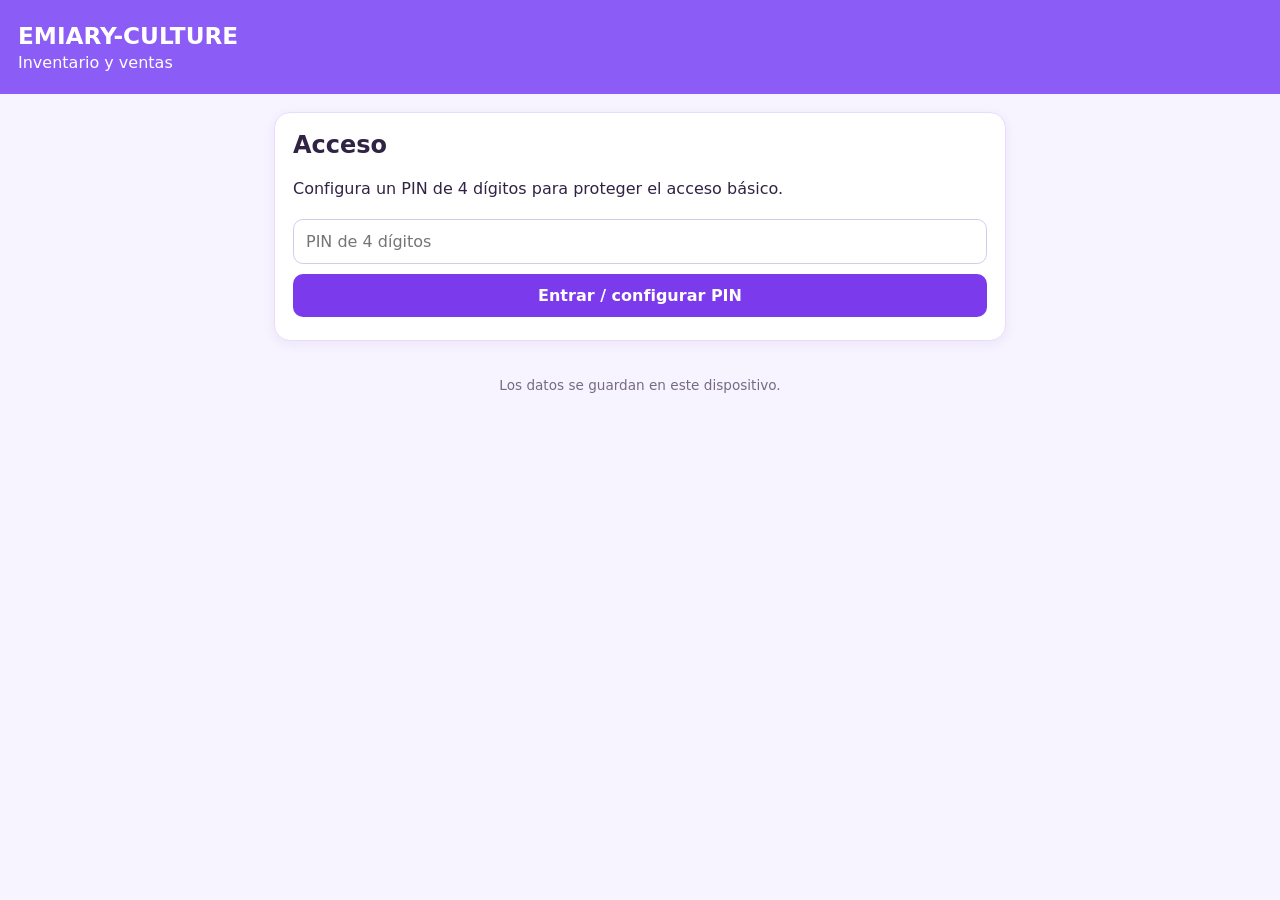
==== index.html @ e369ef29 "Add files via upload" ====
<!doctype html>
<html lang="es">
<head>
<meta charset="utf-8"><meta name="viewport" content="width=device-width, initial-scale=1">
<meta name="theme-color" content="#8b5cf6"><link rel="manifest" href="./manifest.webmanifest">
<link rel="stylesheet" href="./styles.css"><title>EMIARY-CULTURE</title>
</head>
<body>
<header><h1>EMIARY-CULTURE</h1><p>Inventario y ventas</p></header>
<main>
<section id="lock" class="panel"><h2>Acceso</h2><p>Configura un PIN de 4 dígitos para proteger el acceso básico.</p><input id="pin" inputmode="numeric" maxlength="4" placeholder="PIN de 4 dígitos"><button id="enter">Entrar / configurar PIN</button><small id="lockmsg"></small></section>
<div id="app" hidden>
<nav><button data-tab="inventory">Inventario</button><button data-tab="sales">Ventas</button><button data-tab="backup">Respaldo</button></nav>
<section id="inventory" class="panel tab"><h2>Productos</h2>
<form id="productForm"><input id="pname" required placeholder="Nombre del producto"><input id="pstock" type="number" min="0" required placeholder="Existencia"><input id="pretail" type="number" min="0" step=".01" required placeholder="Precio menudeo (MXN)"><input id="pwholesale" type="number" min="0" step=".01" placeholder="Precio mayoreo"><input id="pmin" type="number" min="1" value="1" placeholder="Mínimo mayoreo"><button>Agregar producto</button></form>
<div id="products"></div></section>
<section id="sales" class="panel tab" hidden><h2>Registrar venta</h2><form id="saleForm"><select id="saleProduct" required></select><input id="saleQty" type="number" min="1" value="1" required><select id="saleType"><option value="retail">Menudeo</option><option value="wholesale">Mayoreo</option></select><select id="salePay"><option>Efectivo</option><option>Transferencia bancaria</option></select><button>Guardar venta</button></form><h3>Ventas registradas</h3><div id="salesList"></div></section>
<section id="backup" class="panel tab" hidden><h2>Respaldo</h2><p>Descarga una copia de tus productos y ventas. Guarda el archivo en un lugar seguro.</p><button id="export">Descargar respaldo</button><p><label>Restaurar respaldo <input id="importFile" type="file" accept="application/json"></label></p><button id="logout">Bloquear aplicación</button></section>
</div>
</main><footer>Los datos se guardan en este dispositivo.</footer><script src="./app.js"></script>
</body></html>
---- styles.css ----
*{box-sizing:border-box}body{margin:0;background:#f7f3ff;color:#302344;font:16px system-ui,sans-serif}header{background:#8b5cf6;color:white;padding:22px 18px}header h1{margin:0;font-size:1.45rem}header p{margin:4px 0 0}main{max-width:760px;margin:18px auto;padding:0 14px}.panel{background:white;border:1px solid #e7ddfa;border-radius:16px;padding:18px;margin-bottom:16px;box-shadow:0 3px 12px #4c1d9510}input,select,button{font:inherit;padding:12px;border-radius:10px;border:1px solid #d8cbea;width:100%;margin:5px 0}button{background:#7c3aed;color:white;border:0;font-weight:650}nav{display:flex;gap:8px;flex-wrap:wrap;margin-bottom:12px}nav button{width:auto;flex:1}form{display:grid;gap:5px}.item{padding:12px 0;border-bottom:1px solid #eee}.muted,small,footer{color:#766b83}footer{text-align:center;padding:18px;font-size:.85rem}.low{color:#b42318;font-weight:700}h2{margin-top:0}
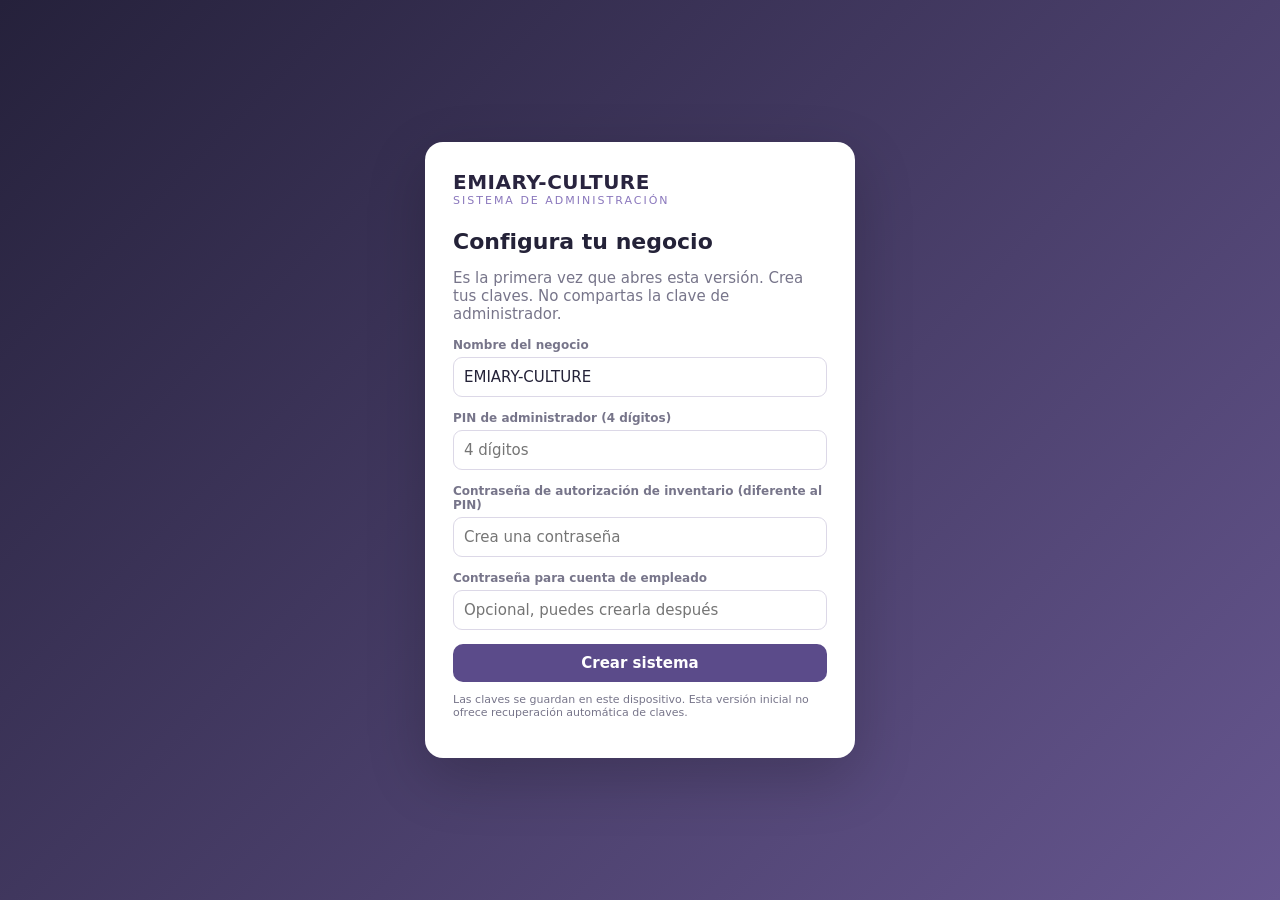
==== commit f490ee47: "Update index.html" ====
--- a/index.html
+++ b/index.html
@@ -1,21 +1,161 @@
 <!doctype html>
 <html lang="es">
 <head>
-<meta charset="utf-8"><meta name="viewport" content="width=device-width, initial-scale=1">
-<meta name="theme-color" content="#8b5cf6"><link rel="manifest" href="./manifest.webmanifest">
-<link rel="stylesheet" href="./styles.css"><title>EMIARY-CULTURE</title>
+<meta charset="utf-8">
+<meta name="viewport" content="width=device-width,initial-scale=1">
+<meta name="theme-color" content="#25213b">
+<title>EMIARY-CULTURE | Administración</title>
+<style>
+:root{--bg:#f4f3f8;--card:#fff;--ink:#242238;--muted:#77758a;--accent:#5b4b8a;--accent2:#8b78bd;--line:#e8e5ef;--good:#21845b;--bad:#b74757;--shadow:0 8px 24px #2920440c}
+*{box-sizing:border-box}body{margin:0;background:var(--bg);color:var(--ink);font:15px system-ui,-apple-system,Segoe UI,sans-serif}button,input,select,textarea{font:inherit}button{cursor:pointer;border:0;border-radius:10px;padding:10px 14px;background:var(--accent);color:white;font-weight:650}button.secondary{background:#eeebf5;color:var(--accent)}button.danger{background:#fff0f1;color:var(--bad)}button.small{padding:7px 10px;font-size:13px}.app{display:none;min-height:100vh}.top{background:#25213b;color:white;padding:16px 20px;display:flex;align-items:center;justify-content:space-between;gap:12px;flex-wrap:wrap}.brand{font-weight:850;letter-spacing:.5px}.brand small{display:block;font-weight:400;color:#c8c1dc;font-size:11px;letter-spacing:2px}.layout{display:grid;grid-template-columns:220px 1fr;min-height:calc(100vh - 66px)}aside{background:#302b49;padding:18px 12px}.nav{display:grid;gap:6px}.nav button{background:transparent;text-align:left;color:#ded9eb;font-weight:550}.nav button.active,.nav button:hover{background:#51466f;color:white}.main{padding:24px;max-width:1400px;width:100%;margin:auto}.pagehead{display:flex;justify-content:space-between;align-items:center;gap:12px;flex-wrap:wrap;margin-bottom:18px}h1{font-size:25px;margin:0}h2{font-size:17px;margin:0 0 14px}.muted{color:var(--muted)}.grid{display:grid;grid-template-columns:repeat(4,minmax(0,1fr));gap:14px}.card{background:var(--card);border:1px solid var(--line);border-radius:15px;padding:17px;box-shadow:var(--shadow);min-width:0}.metric{font-size:26px;font-weight:800;margin-top:6px}.metric-label{color:var(--muted);font-size:13px}.row{display:flex;gap:9px;align-items:center;flex-wrap:wrap}.between{display:flex;justify-content:space-between;align-items:center;gap:10px}.tablewrap{overflow:auto}.table{width:100%;border-collapse:collapse;min-width:650px}.table th,.table td{text-align:left;padding:11px 9px;border-bottom:1px solid var(--line);font-size:13px}.table th{color:var(--muted);font-weight:700;background:#faf9fc}.table td strong{font-size:14px}.pill{display:inline-block;border-radius:30px;padding:4px 8px;background:#f0edf7;color:var(--accent);font-size:11px;font-weight:700}.formgrid{display:grid;grid-template-columns:repeat(2,minmax(0,1fr));gap:12px}.field{display:grid;gap:5px}.field label{font-size:12px;color:var(--muted);font-weight:700}.field input,.field select,.field textarea,input.search{width:100%;border:1px solid #dcd8e7;border-radius:9px;padding:10px;background:white;color:var(--ink)}.field textarea{min-height:70px}.full{grid-column:1/-1}.actions{display:flex;gap:6px;flex-wrap:wrap}.empty{text-align:center;padding:28px;color:var(--muted)}.notice{padding:12px 14px;border-radius:10px;background:#f1eef8;color:#50456e;font-size:13px;line-height:1.5}.login{min-height:100vh;display:grid;place-items:center;padding:18px;background:linear-gradient(135deg,#25213b,#66568f)}.loginbox{background:white;padding:28px;border-radius:18px;width:min(430px,100%);box-shadow:0 20px 60px #0003}.loginbox h1{font-size:22px}.loginbox .field{margin:14px 0}.hidden{display:none!important}.foot{padding:20px;text-align:center;color:var(--muted);font-size:11px}.taggood{color:var(--good);font-weight:700}.tagbad{color:var(--bad);font-weight:700}
+@media(max-width:850px){.layout{grid-template-columns:1fr}aside{padding:8px;overflow:auto}.nav{display:flex;min-width:max-content}.nav button{font-size:12px;padding:9px}.main{padding:15px}.grid{grid-template-columns:repeat(2,minmax(0,1fr))}}
+@media(max-width:480px){.grid{grid-template-columns:1fr 1fr;gap:8px}.card{padding:13px}.metric{font-size:21px}.formgrid{grid-template-columns:1fr}.full{grid-column:auto}.top{padding:13px}.pagehead h1{font-size:21px}}
+</style>
 </head>
 <body>
-<header><h1>EMIARY-CULTURE</h1><p>Inventario y ventas</p></header>
-<main>
-<section id="lock" class="panel"><h2>Acceso</h2><p>Configura un PIN de 4 dígitos para proteger el acceso básico.</p><input id="pin" inputmode="numeric" maxlength="4" placeholder="PIN de 4 dígitos"><button id="enter">Entrar / configurar PIN</button><small id="lockmsg"></small></section>
-<div id="app" hidden>
-<nav><button data-tab="inventory">Inventario</button><button data-tab="sales">Ventas</button><button data-tab="backup">Respaldo</button></nav>
-<section id="inventory" class="panel tab"><h2>Productos</h2>
-<form id="productForm"><input id="pname" required placeholder="Nombre del producto"><input id="pstock" type="number" min="0" required placeholder="Existencia"><input id="pretail" type="number" min="0" step=".01" required placeholder="Precio menudeo (MXN)"><input id="pwholesale" type="number" min="0" step=".01" placeholder="Precio mayoreo"><input id="pmin" type="number" min="1" value="1" placeholder="Mínimo mayoreo"><button>Agregar producto</button></form>
-<div id="products"></div></section>
-<section id="sales" class="panel tab" hidden><h2>Registrar venta</h2><form id="saleForm"><select id="saleProduct" required></select><input id="saleQty" type="number" min="1" value="1" required><select id="saleType"><option value="retail">Menudeo</option><option value="wholesale">Mayoreo</option></select><select id="salePay"><option>Efectivo</option><option>Transferencia bancaria</option></select><button>Guardar venta</button></form><h3>Ventas registradas</h3><div id="salesList"></div></section>
-<section id="backup" class="panel tab" hidden><h2>Respaldo</h2><p>Descarga una copia de tus productos y ventas. Guarda el archivo en un lugar seguro.</p><button id="export">Descargar respaldo</button><p><label>Restaurar respaldo <input id="importFile" type="file" accept="application/json"></label></p><button id="logout">Bloquear aplicación</button></section>
+<div id="setup" class="login hidden">
+ <div class="loginbox">
+  <div class="brand" style="color:#29243f;font-size:20px">EMIARY-CULTURE<small style="color:#8b78bd">SISTEMA DE ADMINISTRACIÓN</small></div>
+  <h1 style="margin-top:22px">Configura tu negocio</h1>
+  <p class="muted">Es la primera vez que abres esta versión. Crea tus claves. No compartas la clave de administrador.</p>
+  <div class="field"><label>Nombre del negocio</label><input id="bizname" value="EMIARY-CULTURE"></div>
+  <div class="field"><label>PIN de administrador (4 dígitos)</label><input id="newpin" inputmode="numeric" maxlength="4" type="password" placeholder="4 dígitos"></div>
+  <div class="field"><label>Contraseña de autorización de inventario (diferente al PIN)</label><input id="authpass" type="password" placeholder="Crea una contraseña"></div>
+  <div class="field"><label>Contraseña para cuenta de empleado</label><input id="staffpass" type="password" placeholder="Opcional, puedes crearla después"></div>
+  <button style="width:100%" onclick="finishSetup()">Crear sistema</button>
+  <p class="muted" style="font-size:11px">Las claves se guardan en este dispositivo. Esta versión inicial no ofrece recuperación automática de claves.</p>
+ </div>
 </div>
-</main><footer>Los datos se guardan en este dispositivo.</footer><script src="./app.js"></script>
-</body></html>+<div id="login" class="login hidden">
+ <div class="loginbox">
+  <div class="brand" style="color:#29243f;font-size:20px">EMIARY-CULTURE<small style="color:#8b78bd">SISTEMA DE ADMINISTRACIÓN</small></div>
+  <h1 style="margin-top:22px">Iniciar sesión</h1>
+  <div class="field"><label>Tipo de usuario</label><select id="loginrole"><option value="admin">Administrador</option><option value="employee">Empleado</option></select></div>
+  <div class="field"><label id="loginlabel">PIN de administrador</label><input id="loginpass" type="password" inputmode="numeric" placeholder="Ingresa tu clave"></div>
+  <button style="width:100%" onclick="doLogin()">Entrar</button>
+  <p id="loginerror" class="tagbad"></p>
+ </div>
+</div>
+<div id="app" class="app">
+ <header class="top"><div class="brand">EMIARY-CULTURE<small id="bizsubtitle">ADMINISTRACIÓN DE NEGOCIO</small></div><div class="row"><span id="userbadge" class="pill" style="background:#51466f;color:white"></span><button class="secondary small" onclick="logout()">Cerrar sesión</button></div></header>
+ <div class="layout">
+  <aside><nav class="nav" id="nav">
+   <button data-page="home" class="active" onclick="go('home')">▦ Panel principal</button>
+   <button data-page="inventory" onclick="go('inventory')">▤ Inventario</button>
+   <button data-page="sales" onclick="go('sales')">＋ Ventas</button>
+   <button data-page="expenses" onclick="go('expenses')">− Gastos</button>
+   <button data-page="suppliers" onclick="go('suppliers')">♧ Proveedores</button>
+   <button data-page="customers" onclick="go('customers')">♙ Clientes</button>
+   <button data-page="reports" onclick="go('reports')">▥ Reportes</button>
+   <button data-page="history" onclick="go('history')">◷ Historial</button>
+   <button data-page="settings" onclick="go('settings')">⚙ Configuración</button>
+  </nav></aside>
+  <main class="main" id="content"></main>
+ </div>
+ <div class="foot">EMIARY-CULTURE · Moneda MXN · Guarda respaldos con frecuencia</div>
+</div>
+<script>
+const KEY='emiary_culture_v2';
+let db,role='admin',page='home';
+const $=id=>document.getElementById(id);
+const money=n=>new Intl.NumberFormat('es-MX',{style:'currency',currency:'MXN'}).format(Number(n)||0);
+const esc=s=>String(s??'').replace(/[&<>"']/g,c=>({'&':'&amp;','<':'&lt;','>':'&gt;','"':'&quot;',"'":'&#39;'}[c]));
+function load(){try{db=JSON.parse(localStorage.getItem(KEY))}catch(e){db=null} if(!db){$('setup').classList.remove('hidden')}else showLogin()}
+function save(){localStorage.setItem(KEY,JSON.stringify(db))}
+function finishSetup(){
+ let pin=$('newpin').value,auth=$('authpass').value,staff=$('staffpass').value;
+ if(!/^\d{4}$/.test(pin)){alert('El PIN debe tener exactamente 4 números.');return}
+ if(auth.length<6){alert('La contraseña de autorización debe tener al menos 6 caracteres.');return}
+ if(staff && staff.length<6){alert('La contraseña del empleado debe tener al menos 6 caracteres.');return}
+ db={name:$('bizname').value.trim()||'EMIARY-CULTURE',pin,auth,staff:staff||'',products:[],sales:[],expenses:[],suppliers:[],customers:[],history:[]};
+ save();$('setup').classList.add('hidden');showLogin()
+}
+function showLogin(){$('login').classList.remove('hidden');$('loginrole').onchange=()=>{$('loginlabel').textContent=$('loginrole').value==='admin'?'PIN de administrador':'Contraseña de empleado'};$('loginrole').dispatchEvent(new Event('change'))}
+function doLogin(){
+ let r=$('loginrole').value,p=$('loginpass').value;
+ if(r==='admin'&&p===db.pin){role='admin'}else if(r==='employee'&&db.staff&&p===db.staff){role='employee'}else{$('loginerror').textContent='Clave incorrecta o cuenta de empleado no configurada.';return}
+ $('login').classList.add('hidden');$('app').style.display='block';$('bizsubtitle').textContent=db.name.toUpperCase()+' · ADMINISTRACIÓN';$('userbadge').textContent=role==='admin'?'ADMINISTRADOR':'EMPLEADO';go('home')
+}
+function logout(){$('app').style.display='none';$('loginpass').value='';$('loginerror').textContent='';showLogin()}
+function log(action,detail){db.history.unshift({date:new Date().toISOString(),user:role,action,detail});db.history=db.history.slice(0,1000);save()}
+function go(p){
+ if(role==='employee'&&!['home','inventory','sales'].includes(p)){alert('Tu cuenta no tiene permiso para entrar a esta sección.');return}
+ page=p;document.querySelectorAll('.nav button').forEach(b=>b.classList.toggle('active',b.dataset.page===p));render()
+}
+function adminOnly(){if(role!=='admin'){alert('Esta sección es exclusiva del administrador.');return false}return true}
+function inventoryAuth(){let p=prompt('Contraseña de autorización para modificar el inventario:');if(p===null)return false;if(p!==db.auth){alert('Contraseña incorrecta.');return false}return true}
+function render(){
+ document.querySelectorAll('.nav button').forEach(b=>{
+   b.classList.toggle('hidden',role==='employee'&&!['home','inventory','sales'].includes(b.dataset.page))
+ });
+ let c=$('content');
+ if(page==='home'){
+ let sales=db.sales.reduce((a,x)=>a+x.total,0),cost=db.sales.reduce((a,x)=>a+x.cost,0),exp=db.expenses.reduce((a,x)=>a+x.amount,0),profit=sales-cost-exp;
+ c.innerHTML=`<div class="pagehead"><div><h1>Panel principal</h1><div class="muted">Resumen general de ${esc(db.name)}</div></div><span class="pill">${new Date().toLocaleDateString('es-MX')}</span></div>
+ <div class="grid">
+ <div class="card"><div class="metric-label">Ventas acumuladas</div><div class="metric">${money(sales)}</div></div>
+ <div class="card"><div class="metric-label">Gastos registrados</div><div class="metric">${money(exp)}</div></div>
+ <div class="card"><div class="metric-label">Ganancia estimada</div><div class="metric">${money(profit)}</div></div>
+ <div class="card"><div class="metric-label">Productos en inventario</div><div class="metric">${db.products.reduce((a,x)=>a+x.stock,0)}</div></div></div>
+ <div class="card" style="margin-top:16px"><h2>Accesos rápidos</h2><div class="row"><button onclick="go('inventory')">Ver inventario</button><button onclick="go('sales')">Registrar venta</button><button class="secondary" onclick="go('expenses')">Registrar gasto</button></div><p class="notice" style="margin-top:14px">La ganancia estimada resta el costo de los productos vendidos y los gastos registrados. Registra correctamente el costo de compra de cada producto.</p></div>`;
+ }
+ if(page==='inventory')renderInventory(c);
+ if(page==='sales')renderSales(c);
+ if(page==='expenses')renderExpenses(c);
+ if(page==='suppliers')renderSuppliers(c);
+ if(page==='customers')renderCustomers(c);
+ if(page==='reports')renderReports(c);
+ if(page==='history')renderHistory(c);
+ if(page==='settings')renderSettings(c);
+}
+function renderInventory(c){
+ c.innerHTML=`<div class="pagehead"><div><h1>Inventario</h1><div class="muted">Productos, tallas, colores y existencias</div></div><div class="row"><input class="search" id="searchprod" placeholder="Buscar producto..." oninput="filterProducts()" style="width:190px"><button onclick="productForm()">＋ Nuevo producto</button></div></div>
+ <div class="card"><div class="tablewrap"><table class="table"><thead><tr><th>Producto</th><th>Código</th><th>Talla / color</th><th>Existencia</th><th>Costo</th><th>Precio</th><th>Acciones</th></tr></thead><tbody id="prodrows"></tbody></table></div></div>`;
+ fillProducts()
+}
+function fillProducts(){let q=($('searchprod')?.value||'').toLowerCase(),arr=db.products.filter(p=>(p.name+' '+p.code+' '+p.size+' '+p.color).toLowerCase().includes(q));$('prodrows').innerHTML=arr.length?arr.map(p=>`<tr><td><strong>${esc(p.name)}</strong><br><span class="muted">${esc(p.category)}</span></td><td>${esc(p.code)}</td><td>${esc(p.size)} / ${esc(p.color)}</td><td>${p.stock<=2?'<span class="tagbad">':''}${p.stock}${p.stock<=2?'</span>':''}</td><td>${money(p.cost)}</td><td>${money(p.price)}</td><td><div class="actions"><button class="secondary small" onclick="productForm('${p.id}')">Editar</button><button class="danger small" onclick="deleteProduct('${p.id}')">Eliminar</button></div></td></tr>`).join(''):'<tr><td colspan="7" class="empty">No hay productos registrados.</td></tr>'}
+function filterProducts(){fillProducts()}
+function productForm(id=''){
+ if(role!=='admin'&&!inventoryAuth())return;
+ if(role==='admin'&&!inventoryAuth())return;
+ let p=db.products.find(x=>x.id===id)||{name:'',code:'',category:'Ropa',size:'',color:'',stock:0,cost:0,price:0};
+ let name=prompt('Nombre del producto:',p.name);if(name===null)return;if(!name.trim())return alert('Escribe el nombre.');
+ let code=prompt('Código o SKU:',p.code)||'',category=prompt('Categoría:',p.category)||'General',size=prompt('Talla:',p.size)||'',color=prompt('Color:',p.color)||'';
+ let stock=Number(prompt('Existencias:',p.stock));let cost=Number(prompt('Costo por pieza (MXN):',p.cost));let price=Number(prompt('Precio de venta (MXN):',p.price));
+ if([stock,cost,price].some(x=>!Number.isFinite(x)||x<0)){alert('Revisa cantidades y precios.');return}
+ if(id)Object.assign(p,{name:name.trim(),code,category,size,color,stock,cost,price});else db.products.push({id:crypto.randomUUID(),name:name.trim(),code,category,size,color,stock,cost,price});
+ log(id?'Editó producto':'Agregó producto',name);render()
+}
+function deleteProduct(id){if(!inventoryAuth())return;let p=db.products.find(x=>x.id===id);if(!p||!confirm('¿Eliminar '+p.name+'?'))return;db.products=db.products.filter(x=>x.id!==id);log('Eliminó producto',p.name);render()}
+function renderSales(c){
+ c.innerHTML=`<div class="pagehead"><div><h1>Ventas</h1><div class="muted">Registra ventas y descuenta existencias</div></div><button onclick="saleForm()">＋ Registrar venta</button></div><div class="card"><div class="tablewrap"><table class="table"><thead><tr><th>Fecha</th><th>Producto</th><th>Cantidad</th><th>Pago</th><th>Total</th><th>Ganancia bruta</th></tr></thead><tbody>${db.sales.length?db.sales.map(s=>`<tr><td>${new Date(s.date).toLocaleString('es-MX')}</td><td>${esc(s.product)}</td><td>${s.qty}</td><td>${esc(s.payment)}</td><td>${money(s.total)}</td><td>${money(s.total-s.cost)}</td></tr>`).join(''):'<tr><td colspan="6" class="empty">Todavía no hay ventas.</td></tr>'}</tbody></table></div></div>`
+}
+function saleForm(){
+ let p=db.products;if(!p.length)return alert('Primero registra productos en el inventario.');
+ let list=p.map((x,i)=>`${i+1}. ${x.name} | stock ${x.stock} | ${money(x.price)}`).join('\n');let n=Number(prompt('Elige el número del producto:\n'+list));if(!Number.isInteger(n)||!p[n-1])return;let prod=p[n-1],qty=Number(prompt('Cantidad (disponible '+prod.stock+')','1'));if(!Number.isInteger(qty)||qty<1||qty>prod.stock)return alert('Cantidad no válida o sin existencias.');
+ let payment=prompt('Forma de pago: Efectivo o Transferencia','Efectivo');if(!payment)return;let total=qty*prod.price;let sale={id:crypto.randomUUID(),date:new Date().toISOString(),product:prod.name,productId:prod.id,qty,payment,total,cost:qty*prod.cost};prod.stock-=qty;db.sales.unshift(sale);log('Registró venta',`${qty} x ${prod.name} · ${money(total)}`);render()
+}
+function renderExpenses(c){c.innerHTML=`<div class="pagehead"><div><h1>Gastos</h1><div class="muted">Compras, envíos, empaques y otros gastos</div></div><button onclick="expenseForm()">＋ Registrar gasto</button></div><div class="card"><div class="tablewrap"><table class="table"><thead><tr><th>Fecha</th><th>Concepto</th><th>Categoría</th><th>Importe</th></tr></thead><tbody>${db.expenses.length?db.expenses.map(x=>`<tr><td>${new Date(x.date).toLocaleDateString('es-MX')}</td><td>${esc(x.note)}</td><td>${esc(x.category)}</td><td>${money(x.amount)}</td></tr>`).join(''):'<tr><td colspan="4" class="empty">No hay gastos registrados.</td></tr>'}</tbody></table></div></div>`}
+function expenseForm(){let note=prompt('Concepto del gasto:');if(!note)return;let category=prompt('Categoría: Compra, Envío, Empaque u Otro','Otro')||'Otro';let amount=Number(prompt('Importe en MXN:'));if(!Number.isFinite(amount)||amount<=0)return alert('Importe no válido.');db.expenses.unshift({date:new Date().toISOString(),note,category,amount});log('Registró gasto',`${note}: ${money(amount)}`);render()}
+function renderSuppliers(c){c.innerHTML=`<div class="pagehead"><div><h1>Proveedores</h1><div class="muted">Contactos y datos de proveedores</div></div><button onclick="supplierForm()">＋ Agregar proveedor</button></div><div class="card"><div class="tablewrap"><table class="table"><thead><tr><th>Proveedor</th><th>Teléfono</th><th>Productos</th><th>Notas</th></tr></thead><tbody>${db.suppliers.length?db.suppliers.map(x=>`<tr><td><strong>${esc(x.name)}</strong></td><td>${esc(x.phone)}</td><td>${esc(x.items)}</td><td>${esc(x.notes)}</td></tr>`).join(''):'<tr><td colspan="4" class="empty">No hay proveedores.</td></tr>'}</tbody></table></div></div>`}
+function supplierForm(){let name=prompt('Nombre del proveedor:');if(!name)return;let phone=prompt('Teléfono:')||'',items=prompt('Productos que vende:')||'',notes=prompt('Notas:')||'';db.suppliers.push({name,phone,items,notes});log('Agregó proveedor',name);render()}
+function renderCustomers(c){c.innerHTML=`<div class="pagehead"><div><h1>Clientes</h1><div class="muted">Directorio de clientes</div></div><button onclick="customerForm()">＋ Agregar cliente</button></div><div class="card"><div class="tablewrap"><table class="table"><thead><tr><th>Nombre</th><th>Teléfono</th><th>Notas</th></tr></thead><tbody>${db.customers.length?db.customers.map(x=>`<tr><td>${esc(x.name)}</td><td>${esc(x.phone)}</td><td>${esc(x.notes)}</td></tr>`).join(''):'<tr><td colspan="3" class="empty">No hay clientes.</td></tr>'}</tbody></table></div></div>`}
+function customerForm(){let name=prompt('Nombre del cliente:');if(!name)return;let phone=prompt('Teléfono:')||'',notes=prompt('Notas:')||'';db.customers.push({name,phone,notes});log('Agregó cliente',name);render()}
+function renderReports(c){let now=new Date(),month=now.getMonth(),year=now.getFullYear(),ms=db.sales.filter(s=>{let d=new Date(s.date);return d.getMonth()===month&&d.getFullYear()===year}),me=db.expenses.filter(s=>{let d=new Date(s.date);return d.getMonth()===month&&d.getFullYear()===year}),sales=ms.reduce((a,x)=>a+x.total,0),cost=ms.reduce((a,x)=>a+x.cost,0),expenses=me.reduce((a,x)=>a+x.amount,0);c.innerHTML=`<div class="pagehead"><div><h1>Reportes</h1><div class="muted">Resumen del mes actual</div></div><button class="secondary" onclick="exportCSV()">Exportar ventas CSV</button></div><div class="grid"><div class="card"><div class="metric-label">Ventas del mes</div><div class="metric">${money(sales)}</div></div><div class="card"><div class="metric-label">Costo de mercancía vendida</div><div class="metric">${money(cost)}</div></div><div class="card"><div class="metric-label">Gastos del mes</div><div class="metric">${money(expenses)}</div></div><div class="card"><div class="metric-label">Ganancia estimada</div><div class="metric">${money(sales-cost-expenses)}</div></div></div><div class="card" style="margin-top:16px"><h2>Indicadores</h2><p>Ventas registradas: <strong>${ms.length}</strong></p><p>Unidades vendidas: <strong>${ms.reduce((a,x)=>a+x.qty,0)}</strong></p><p>Productos distintos: <strong>${new Set(ms.map(x=>x.productId)).size}</strong></p></div><p class="notice">Este resumen corresponde al mes actual. Para estados financieros formales, concilia los registros con tus comprobantes y movimientos bancarios.</p>`}
+function renderHistory(c){c.innerHTML=`<div class="pagehead"><div><h1>Historial</h1><div class="muted">Actividad reciente del sistema</div></div></div><div class="card"><div class="tablewrap"><table class="table"><thead><tr><th>Fecha</th><th>Usuario</th><th>Acción</th><th>Detalle</th></tr></thead><tbody>${db.history.length?db.history.map(x=>`<tr><td>${new Date(x.date).toLocaleString('es-MX')}</td><td>${esc(x.user)}</td><td>${esc(x.action)}</td><td>${esc(x.detail)}</td></tr>`).join(''):'<tr><td colspan="4" class="empty">Aún no hay movimientos.</td></tr>'}</tbody></table></div></div>`}
+function renderSettings(c){c.innerHTML=`<div class="pagehead"><div><h1>Configuración</h1><div class="muted">Usuarios, seguridad y respaldos</div></div></div>
+ <div class="card"><h2>Usuarios</h2><p>Administrador: acceso completo.</p><p>Empleado: acceso a ventas y consulta. No puede entrar a configuración, reportes ni historial.</p><button class="secondary" onclick="changeStaff()">Configurar contraseña de empleado</button></div>
+ <div class="card" style="margin-top:14px"><h2>Seguridad de inventario</h2><p>La contraseña de autorización es independiente del PIN de administrador.</p><button class="secondary" onclick="changeAuth()">Cambiar contraseña de autorización</button><button class="secondary" onclick="changePin()" style="margin-left:6px">Cambiar PIN administrador</button></div>
+ <div class="card" style="margin-top:14px"><h2>Respaldo de datos</h2><p class="muted">Descarga un archivo para guardar tus productos, ventas y registros. Guárdalo en un lugar seguro.</p><div class="row"><button onclick="backup()">Descargar respaldo</button><button class="secondary" onclick="$('restorefile').click()">Restaurar respaldo</button><input id="restorefile" class="hidden" type="file" accept="application/json" onchange="restore(event)"></div></div>
+ <div class="notice" style="margin-top:14px"><strong>Conexión entre dispositivos:</strong> esta primera versión guarda datos en el dispositivo actual. Para sincronizar automáticamente entre celular y computadora se necesita configurar una base de datos en la nube y cuentas seguras. No está activada todavía.</div>`;
+}
+function changeStaff(){if(!adminOnly())return;let p=prompt('Nueva contraseña de empleado (mínimo 6 caracteres):');if(p===null)return;if(p.length<6)return alert('Debe tener al menos 6 caracteres.');db.staff=p;save();log('Cambió clave de empleado','');alert('Contraseña de empleado actualizada.')}
+function changeAuth(){if(!adminOnly())return;let p=prompt('Nueva contraseña de autorización (mínimo 6 caracteres):');if(p===null)return;if(p.length<6)return alert('Debe tener al menos 6 caracteres.');db.auth=p;save();log('Cambió clave de autorización','');alert('Contraseña actualizada.')}
+function changePin(){if(!adminOnly())return;let p=prompt('Nuevo PIN de 4 dígitos:');if(p===null)return;if(!/^\d{4}$/.test(p))return alert('Debe contener 4 números.');db.pin=p;save();log('Cambió PIN administrador','');alert('PIN actualizado.')}
+function backup(){let blob=new Blob([JSON.stringify(db,null,2)],{type:'application/json'}),a=document.createElement('a');a.href=URL.createObjectURL(blob);a.download='EMIARY-CULTURE-respaldo-'+new Date().toISOString().slice(0,10)+'.json';a.click();URL.revokeObjectURL(a.href);log('Descargó respaldo','')}
+function restore(e){let f=e.target.files[0];if(!f)return;let r=new FileReader();r.onload=()=>{try{let x=JSON.parse(r.result);if(!x.products||!x.sales||!x.pin||!x.auth)throw Error();if(!confirm('Restaurar reemplazará los datos actuales. ¿Continuar?'))return;db=x;save();alert('Respaldo restaurado.');go('home')}catch(err){alert('El archivo no parece ser un respaldo válido de EMIARY-CULTURE.')}};r.readAsText(f)}
+function exportCSV(){let rows=[['Fecha','Producto','Cantidad','Pago','Total MXN','Costo MXN'],...db.sales.map(s=>[s.date,s.product,s.qty,s.payment,s.total,s.cost])];let csv=rows.map(r=>r.map(v=>'"'+String(v).replace(/"/g,'""')+'"').join(',')).join('\n');let a=document.createElement('a');a.href=URL.createObjectURL(new Blob(['\ufeff'+csv],{type:'text/csv;charset=utf-8'}));a.download='EMIARY-CULTURE-ventas.csv';a.click();URL.revokeObjectURL(a.href)}
+load();
+</script>
+</body>
+</html>
